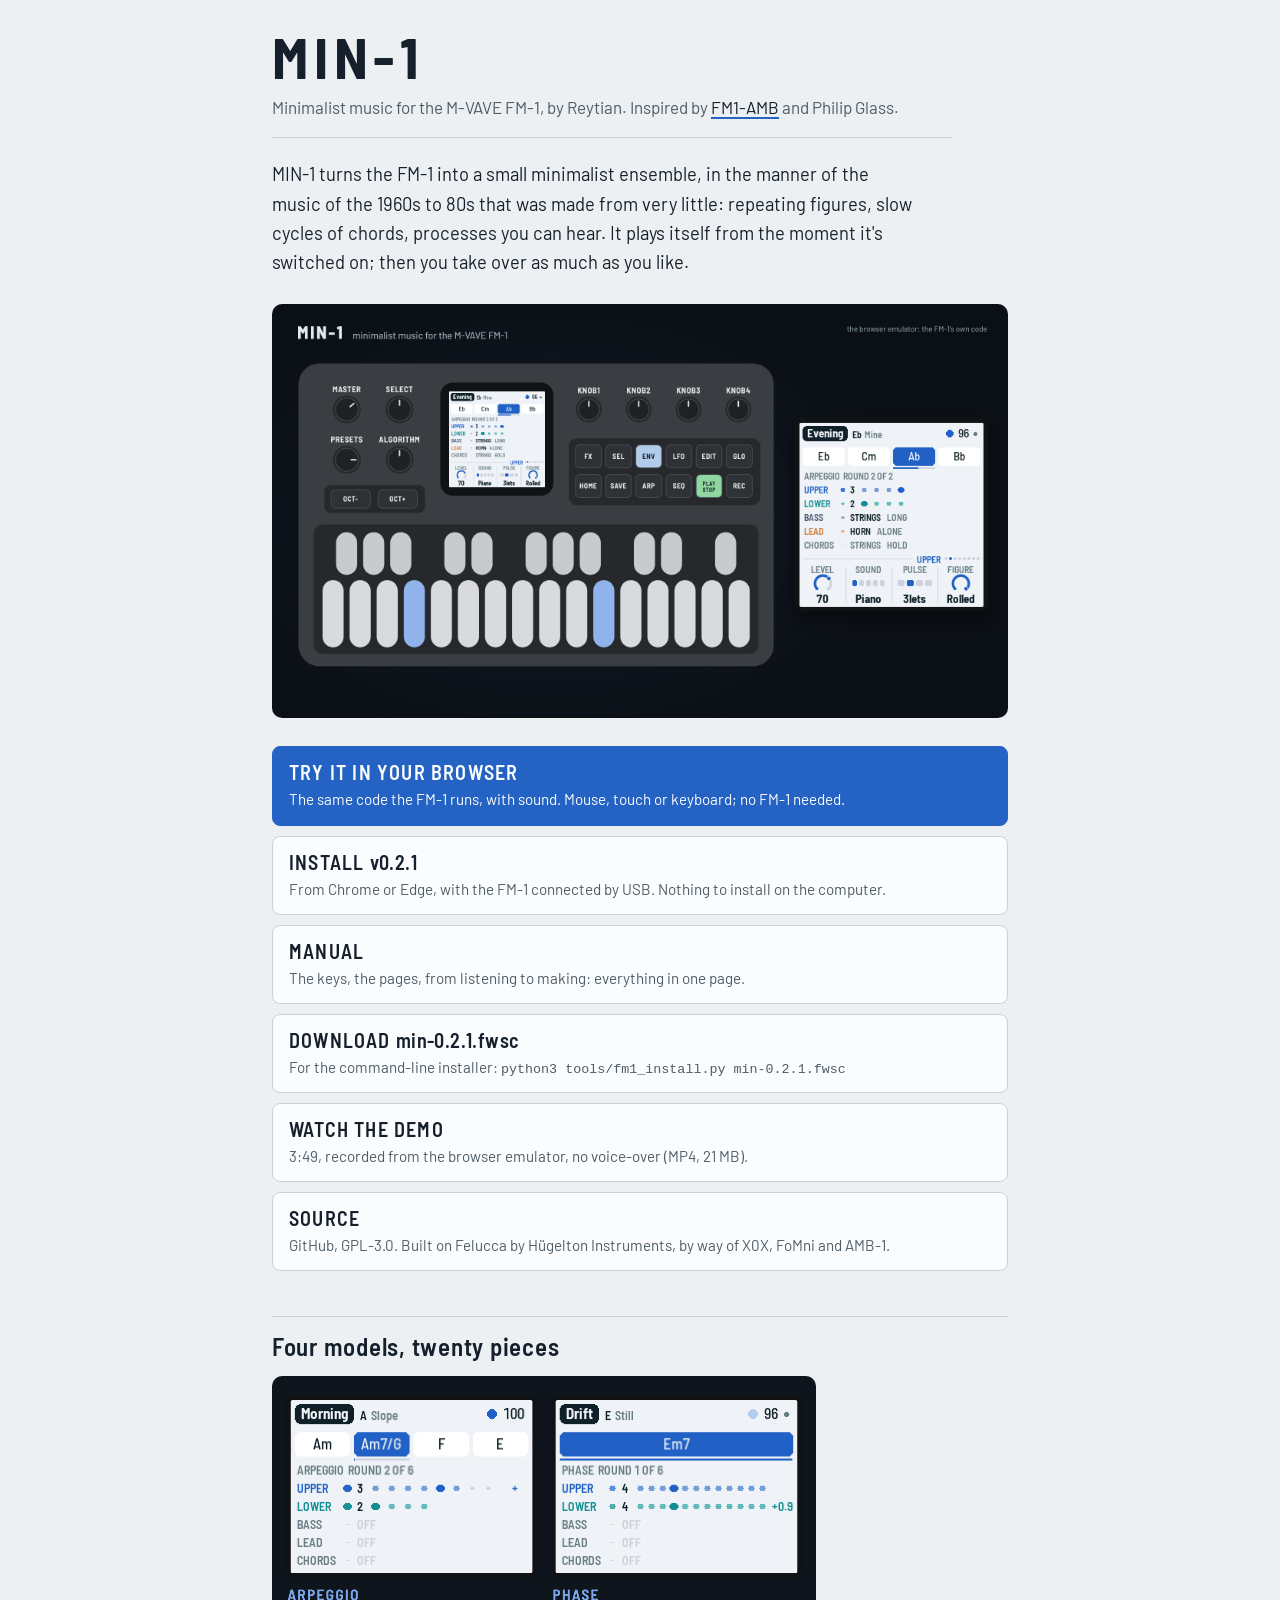
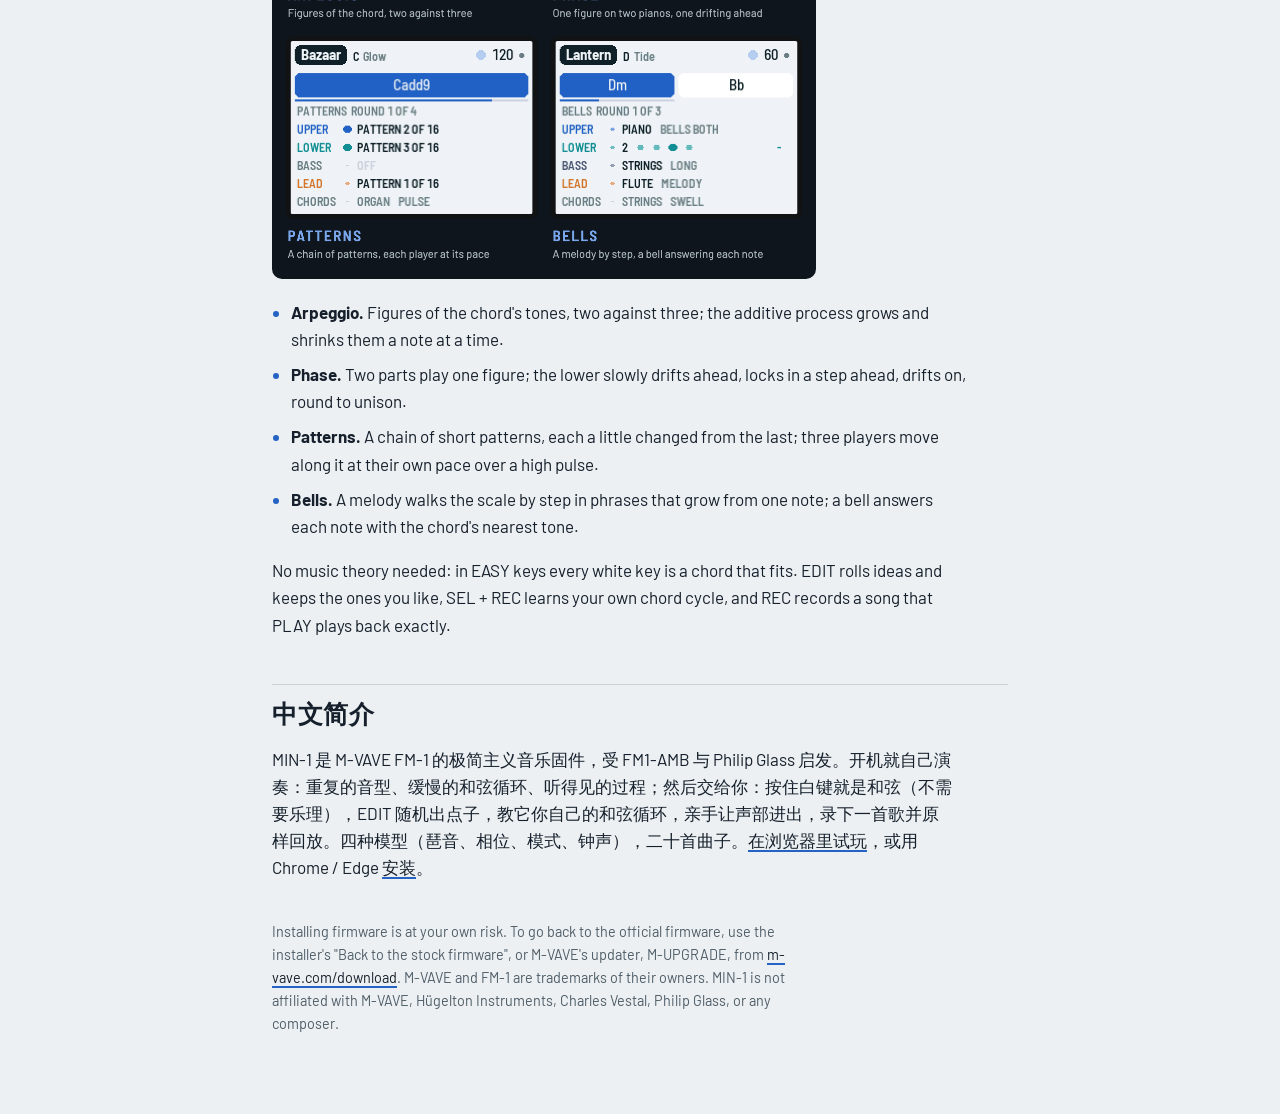
==== index.html @ 2714dde9 "Site for MIN-1 0.2.1 (from 14d8ddf)" ====
<!doctype html>
<html lang="en">
<head>
<meta charset="utf-8">
<meta name="viewport" content="width=device-width, initial-scale=1">
<title>MIN-1</title>
<meta name="description" content="Minimalist music for the M-VAVE FM-1: a small ensemble that plays itself from the moment it's switched on, and that anyone can take over. Try it in your browser, or install it from Chrome or Edge.">
<meta property="og:title" content="MIN-1: minimalist music for the M-VAVE FM-1">
<meta property="og:description" content="A small ensemble that plays itself, and that anyone can take over. Try it in your browser.">
<meta property="og:image" content="https://reytian.github.io/fm1-min1/img/min1.png">
<link rel="preconnect" href="https://fonts.googleapis.com">
<link rel="preconnect" href="https://fonts.gstatic.com" crossorigin>
<link rel="stylesheet" href="https://fonts.googleapis.com/css2?family=Barlow:wght@400;600&family=Barlow+Semi+Condensed:wght@600;700&display=swap" media="print" onload="this.media='all'">
<meta name="theme-color" content="#ecf0f2" media="(prefers-color-scheme: light)">
<meta name="theme-color" content="#0f151c" media="(prefers-color-scheme: dark)">
<style>
:root { --paper: #ecf0f2; --panel: #fafcfd; --line: #c8d2d8; --muted: #4f5d68; --ink: #16202c; --accent: #2463c4; --on-accent: #fafcfd;
        --body: "Barlow", "Helvetica Neue", Helvetica, Arial, sans-serif; --display: "Barlow Semi Condensed", "Arial Narrow", Arial, sans-serif;
        --mono: ui-monospace, Menlo, Consolas, monospace; color-scheme: light; }
@media (prefers-color-scheme: dark) {
  :root:not([data-theme="light"]) { --paper: #0f151c; --panel: #18212b; --line: #2b3742; --muted: #9eabb6; --ink: #e4eaee; --accent: #7aa7ec; --on-accent: #0f151c; color-scheme: dark; }
}
:root[data-theme="dark"] { --paper: #0f151c; --panel: #18212b; --line: #2b3742; --muted: #9eabb6; --ink: #e4eaee; --accent: #7aa7ec; --on-accent: #0f151c; color-scheme: dark; }
body { background: var(--paper); color: var(--ink); margin: 0; padding-inline: 16px; padding-block: 28px 64px; font: 400 17px/1.6 var(--body); }
a { color: var(--ink); text-decoration-color: var(--accent); text-decoration-thickness: 2px; text-underline-offset: 3px; }
a:hover { color: var(--accent); }
a:focus-visible { outline: 2px solid var(--accent); outline-offset: 2px; }
.site { display: flex; flex-wrap: wrap; align-items: baseline; gap: .3rem 1.2rem; margin: 0 0 1.8rem; padding-bottom: .6rem; border-bottom: 1px solid var(--line); }
.site .home { font: 700 1.35rem/1.1 var(--display); letter-spacing: .08em; text-decoration: none; }
.site nav { margin-left: auto; display: flex; flex-wrap: wrap; gap: .2rem 1rem; }
.site nav a[aria-current] { text-decoration: none; color: var(--accent); }

main { max-width: 46rem; margin: 0 auto; }
h1 { font: 700 3.6rem/1 var(--display); letter-spacing: .1em; margin: 0 0 .5rem; }
.sub { color: var(--muted); margin: 0 0 1.4rem; padding-bottom: 1rem; border-bottom: 1px solid var(--line); }
.lede { font-size: 1.15rem; margin: 0 0 1.6rem; max-width: 40rem; }
.hero { display: block; width: 100%; height: auto; border-radius: 10px; margin: 0 0 1.8rem; }
.ways { display: grid; gap: 10px; margin: 0 0 1rem; }
.ways a { display: block; text-decoration: none; color: var(--ink); background: var(--panel); border: 1px solid var(--line); border-radius: 8px; padding: 12px 16px; }
.ways a:hover { border-color: var(--accent); color: var(--ink); }
.ways a:first-child { background: var(--accent); border-color: var(--accent); }
.ways a:first-child, .ways a:first-child span { color: var(--on-accent); }
.ways strong { display: block; font: 600 1.25rem/1.3 var(--display); letter-spacing: .06em; text-transform: uppercase; }
.ways span { color: var(--muted); font-size: .95rem; }
.ways em.v { font-style: normal; text-transform: none; letter-spacing: .02em; }
.ways code { font: .88em var(--mono); overflow-wrap: anywhere; }
h2 { font: 600 1.55rem/1.2 var(--display); letter-spacing: .03em; margin: 2.8rem 0 .9rem; padding-top: .9rem; border-top: 1px solid var(--line); }
.models { display: block; width: 100%; max-width: 34rem; height: auto; border-radius: 10px; margin: 0 0 1.2rem; }
ul { padding-left: 1.2rem; margin: 0 0 1rem; }
li { margin: 0 0 .5rem; max-width: 68ch; }
li::marker { color: var(--accent); }
p { max-width: 68ch; }
p.small { color: var(--muted); font-size: .9rem; margin-top: 2.4rem; }
</style>
</head>
<body>
<main>
<h1>MIN-1</h1>
<p class="sub">Minimalist music for the M-VAVE FM-1, by Reytian. Inspired by <a href="https://github.com/charlesvestal/fm1-amb">FM1-AMB</a> and Philip Glass.</p>
<p class="lede">MIN-1 turns the FM-1 into a small minimalist ensemble, in the manner of the music of the
1960s to 80s that was made from very little: repeating figures, slow cycles of chords, processes you can
hear. It plays itself from the moment it's switched on; then you take over as much as you like.</p>
<img class="hero" src="img/min1.png" width="1920" height="1080" alt="MIN-1 in the browser emulator: the FM-1, and its screen at twice the size">
<nav class="ways" aria-label="Get MIN-1">
  <a href="emu/"><strong>Try it in your browser</strong><span>The same code the FM-1 runs, with sound. Mouse, touch or keyboard; no FM-1 needed.</span></a>
  <a href="install/"><strong>Install <em class="v">v0.2.1</em></strong><span>From Chrome or Edge, with the FM-1 connected by USB. Nothing to install on the computer.</span></a>
  <a href="manual/"><strong>Manual</strong><span>The keys, the pages, from listening to making: everything in one page.</span></a>
  <a href="firmware/min-0.2.1.fwsc"><strong>Download <em class="v">min-0.2.1.fwsc</em></strong><span>For the command-line installer: <code>python3 tools/fm1_install.py min-0.2.1.fwsc</code></span></a>
  <a href="https://github.com/Reytian/fm1-min1/releases/download/v0.2/min1-demo.mp4"><strong>Watch the demo</strong><span>3:49, recorded from the browser emulator, no voice-over (MP4, 21 MB).</span></a>
  <a href="https://github.com/Reytian/fm1-min1"><strong>Source</strong><span>GitHub, GPL-3.0. Built on Felucca by Hügelton Instruments, by way of X0X, FoMni and AMB-1.</span></a>
</nav>

<h2>Four models, twenty pieces</h2>
<img class="models" src="img/models.png" width="1080" height="1000" loading="lazy" alt="The four models on the FM-1's screen: Arpeggio, Phase, Patterns, Bells">
<ul>
  <li><b>Arpeggio.</b> Figures of the chord's tones, two against three; the additive process grows and shrinks them a note at a time.</li>
  <li><b>Phase.</b> Two parts play one figure; the lower slowly drifts ahead, locks in a step ahead, drifts on, round to unison.</li>
  <li><b>Patterns.</b> A chain of short patterns, each a little changed from the last; three players move along it at their own pace over a high pulse.</li>
  <li><b>Bells.</b> A melody walks the scale by step in phrases that grow from one note; a bell answers each note with the chord's nearest tone.</li>
</ul>
<p>No music theory needed: in EASY keys every white key is a chord that fits. EDIT rolls ideas and keeps
the ones you like, SEL + REC learns your own chord cycle, and REC records a song that PLAY plays back exactly.</p>

<h2 lang="zh-Hans">中文简介</h2>
<p lang="zh-Hans">MIN-1 是 M-VAVE FM-1 的极简主义音乐固件，受 FM1-AMB 与 Philip Glass 启发。开机就自己演奏：重复的音型、缓慢的和弦循环、听得见的过程；然后交给你：按住白键就是和弦（不需要乐理），EDIT 随机出点子，教它你自己的和弦循环，亲手让声部进出，录下一首歌并原样回放。四种模型（琶音、相位、模式、钟声），二十首曲子。<a href="emu/">在浏览器里试玩</a>，或用 Chrome / Edge <a href="install/">安装</a>。</p>

<p class="small">Installing firmware is at your own risk. To go back to the official firmware, use the
installer's "Back to the stock firmware", or M-VAVE's updater, M-UPGRADE, from
<a href="https://www.m-vave.com/download">m-vave.com/download</a>. M-VAVE and FM-1 are trademarks of their
owners. MIN-1 is not affiliated with M-VAVE, Hügelton Instruments, Charles Vestal, Philip Glass, or any composer.</p>
</main>
</body>
</html>
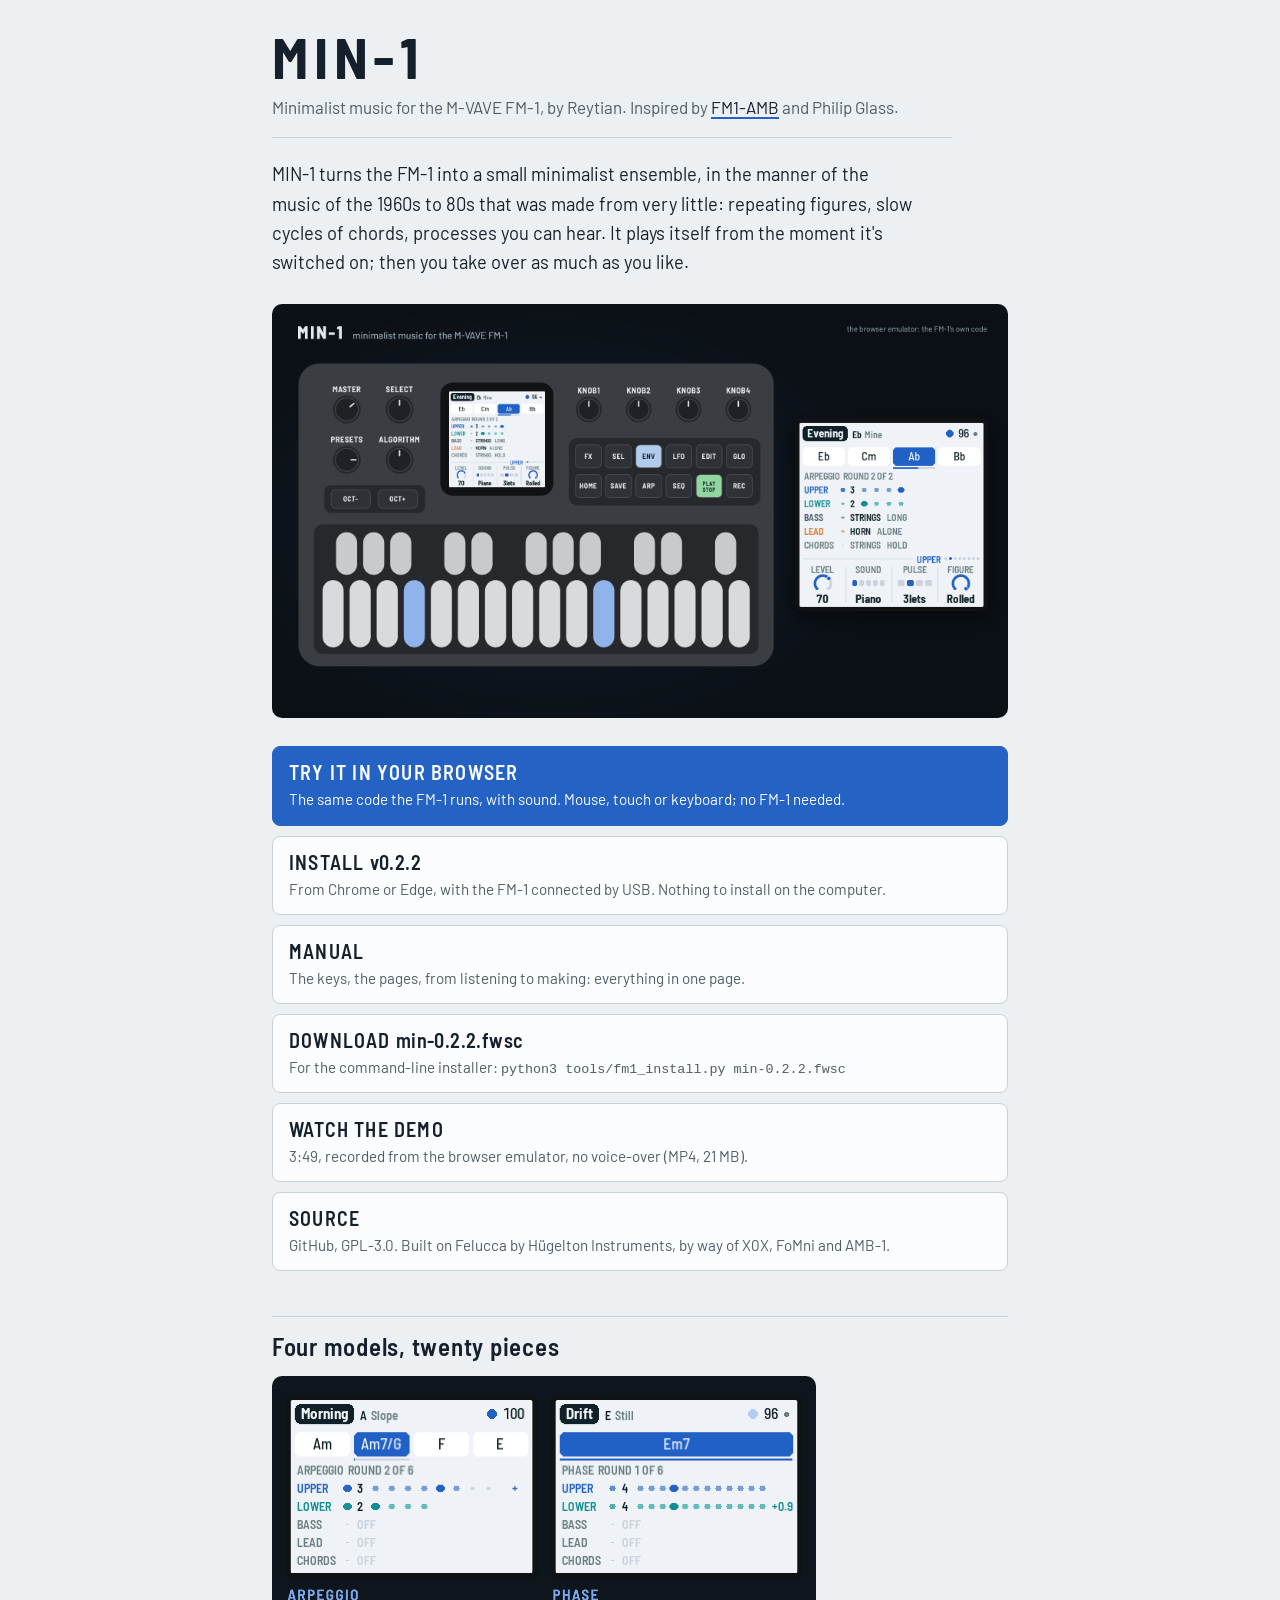
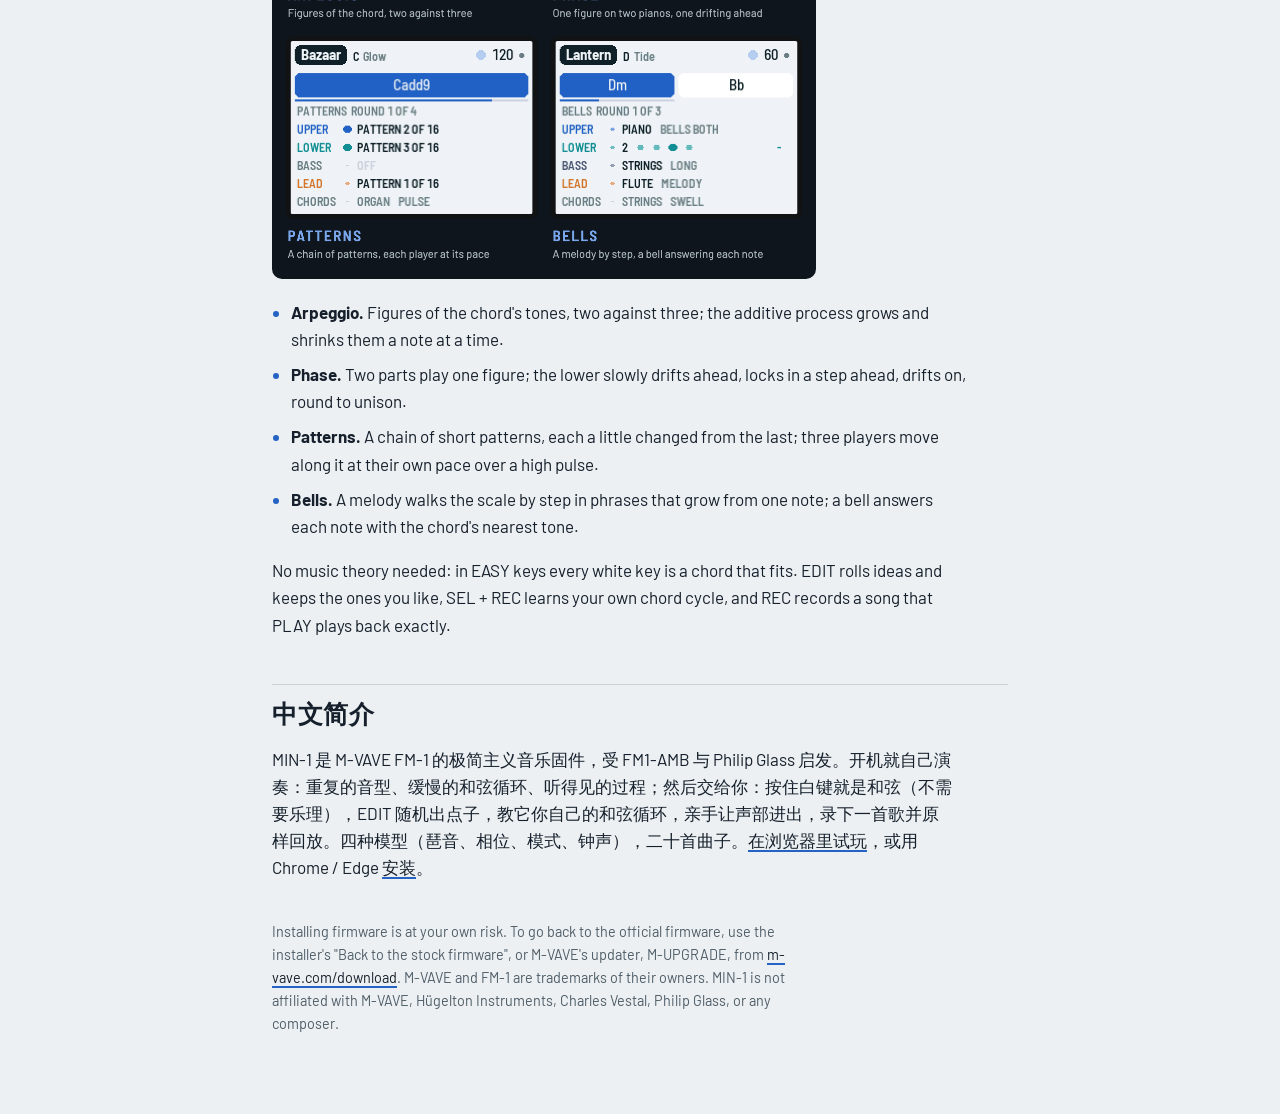
==== commit 487a684a: "Site for MIN-1 0.2.2 (from 85c26d3)" ====
--- a/index.html
+++ b/index.html
@@ -63,9 +63,9 @@
 <img class="hero" src="img/min1.png" width="1920" height="1080" alt="MIN-1 in the browser emulator: the FM-1, and its screen at twice the size">
 <nav class="ways" aria-label="Get MIN-1">
   <a href="emu/"><strong>Try it in your browser</strong><span>The same code the FM-1 runs, with sound. Mouse, touch or keyboard; no FM-1 needed.</span></a>
-  <a href="install/"><strong>Install <em class="v">v0.2.1</em></strong><span>From Chrome or Edge, with the FM-1 connected by USB. Nothing to install on the computer.</span></a>
+  <a href="install/"><strong>Install <em class="v">v0.2.2</em></strong><span>From Chrome or Edge, with the FM-1 connected by USB. Nothing to install on the computer.</span></a>
   <a href="manual/"><strong>Manual</strong><span>The keys, the pages, from listening to making: everything in one page.</span></a>
-  <a href="firmware/min-0.2.1.fwsc"><strong>Download <em class="v">min-0.2.1.fwsc</em></strong><span>For the command-line installer: <code>python3 tools/fm1_install.py min-0.2.1.fwsc</code></span></a>
+  <a href="firmware/min-0.2.2.fwsc"><strong>Download <em class="v">min-0.2.2.fwsc</em></strong><span>For the command-line installer: <code>python3 tools/fm1_install.py min-0.2.2.fwsc</code></span></a>
   <a href="https://github.com/Reytian/fm1-min1/releases/download/v0.2/min1-demo.mp4"><strong>Watch the demo</strong><span>3:49, recorded from the browser emulator, no voice-over (MP4, 21 MB).</span></a>
   <a href="https://github.com/Reytian/fm1-min1"><strong>Source</strong><span>GitHub, GPL-3.0. Built on Felucca by Hügelton Instruments, by way of X0X, FoMni and AMB-1.</span></a>
 </nav>
